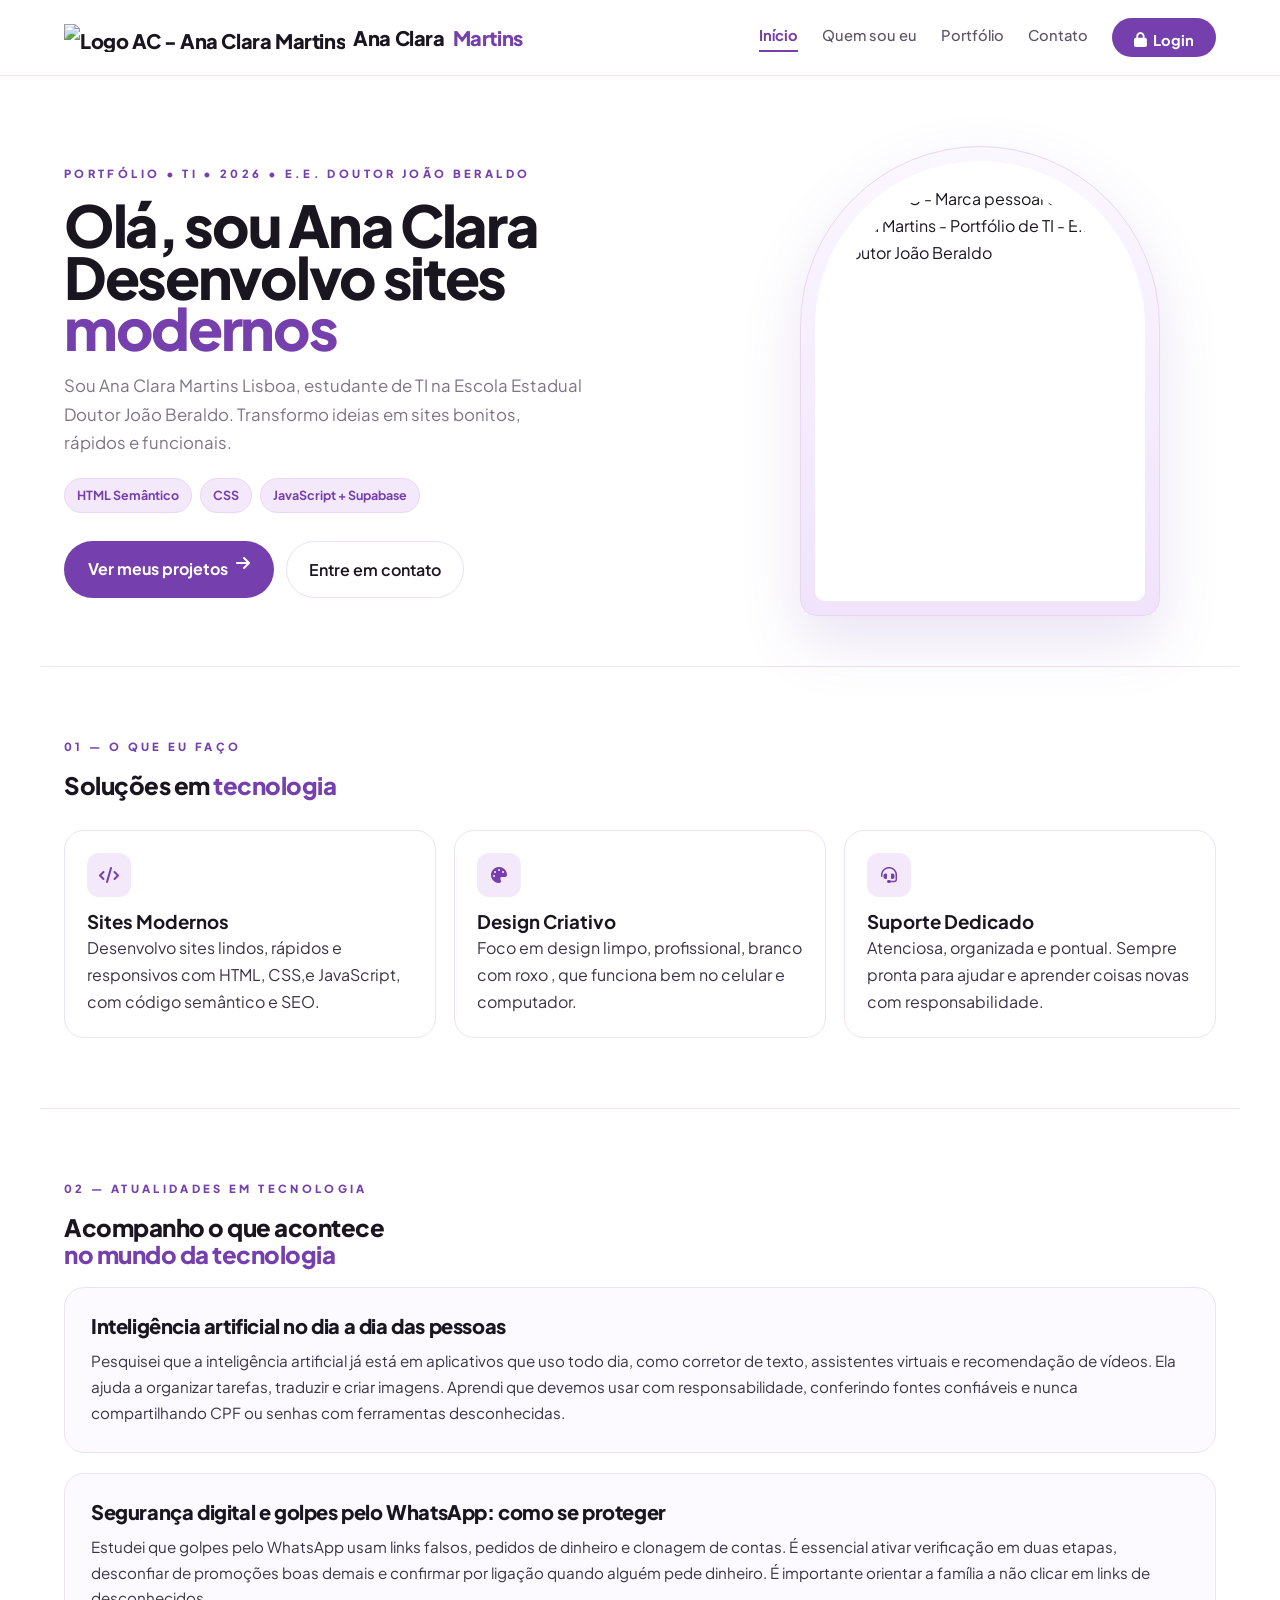
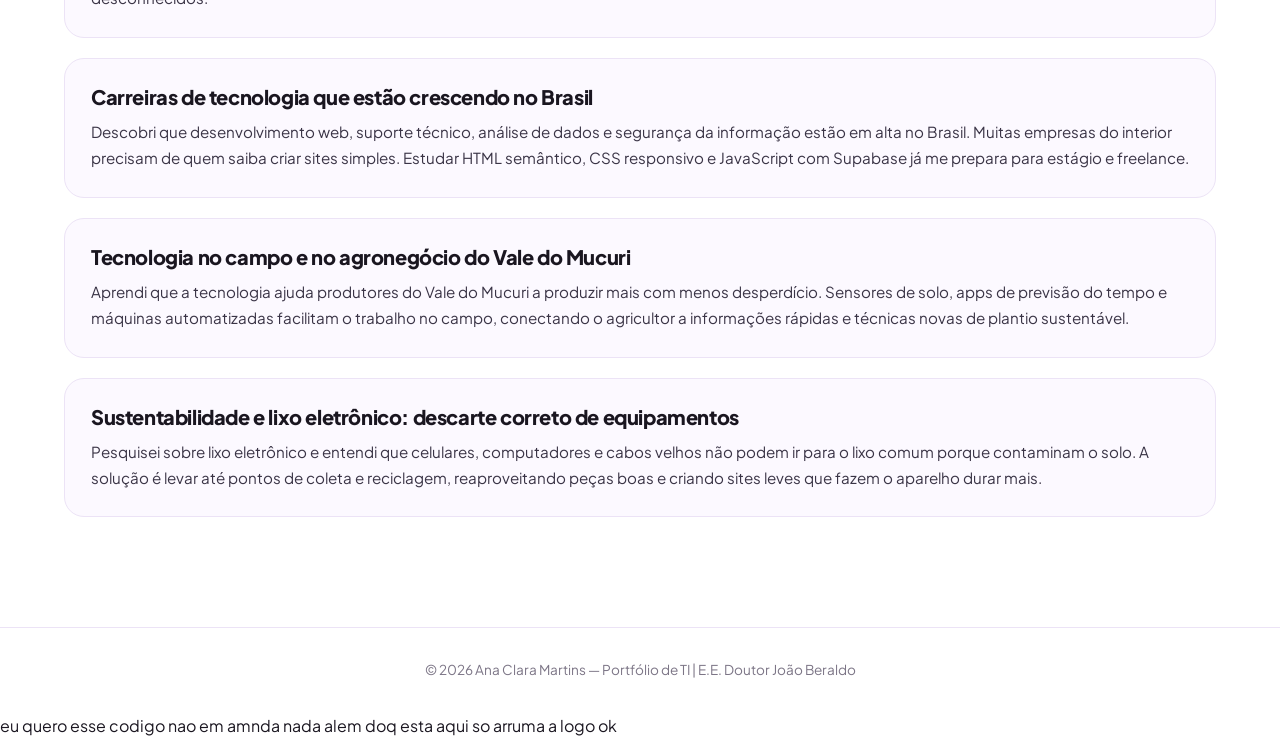
==== index.html @ b117970d "Add files via upload" ====
<!DOCTYPE html>
<html lang="pt-BR">
<head>
<meta charset="UTF-8">
<meta name="viewport" content="width=device-width, initial-scale=1.0">
<title>Ana&#32;Clara Martins | Portfólio de TI - Sites Modernos</title>
<meta name="description" content="Portfólio profissional de Ana&#32;Clara Martins, estudante de TI na E.E. Doutor João Beraldo. Crio sites modernos, rápidos e responsivos com HTML, CSS e JavaScript.">
<link rel="icon" type="image/png" href="img/logo.png">
<meta property="og:title" content="Ana&#32;Clara Martins | Portfólio de TI">
<meta property="og:description" content="Estudante de TI na E.E. Doutor João Beraldo criando sites modernos, rápidos e funcionais.">
<meta property="og:type" content="website">
<meta property="og:image" content="img/logo.png">
<meta property="og:locale" content="pt_BR">
<meta name="keywords" content="Ana Clara Martins, portfólio TI, sites modernos, E.E. Doutor João Beraldo, HTML CSS JavaScript">
<link href="https://fonts.googleapis.com/css2?family=Plus+Jakarta+Sans:wght@500;700;800&display=swap" rel="stylesheet">
<link rel="stylesheet" href="https://cdnjs.cloudflare.com/ajax/libs/font-awesome/6.4.0/css/all.min.css">
<link rel="stylesheet" href="style.css">
<style>
:root{--purple:#8951c6;--purple-dark:#7540ad;--text:#1a1620;--muted:#7c7586;--border:#ece3f6;--bg:#fff}
*{box-sizing:border-box;margin:0;padding:0}
body{font-family:'Plus Jakarta Sans',sans-serif;background:var(--bg);color:var(--text);line-height:1.7}
a{text-decoration:none;color:inherit}
.site-header{position:sticky;top:0;z-index:20;background:rgba(255,255,255,.92);backdrop-filter:blur(20px);border-bottom:1px solid var(--border)}
.wrap{max-width:1200px;margin:auto;display:flex;justify-content:space-between;align-items:center;padding:18px 24px}
.logo{font-weight:800;font-size:1.25rem;display:flex;align-items:center;gap:8px}.logo span{color:var(--purple-dark)}.logo img{height:28px;width:auto}
.nav{display:flex;gap:24px;align-items:center;color:#5b5466;font-size:.92rem;font-weight:500}
.nav a.active{color:var(--purple-dark);font-weight:700;border-bottom:2px solid var(--purple-dark);padding-bottom:2px}
.btn-pill{padding:10px 22px;border-radius:999px;background:var(--purple-dark);color:#fff!important;font-weight:700;border:none;cursor:pointer;display:inline-flex;gap:6px;align-items:center}
.hero{max-width:1200px;margin:auto;padding:70px 24px 50px;display:grid;grid-template-columns:1.15fr .85fr;gap:40px;align-items:center}
.eyebrow{font-size:.7rem;letter-spacing:.3em;text-transform:uppercase;color:var(--purple-dark);font-weight:800;margin-bottom:16px}
.hero h1{font-size:clamp(2.4rem,4.5vw,3.8rem);line-height:.9;font-weight:800;letter-spacing:-.04em}
.hero h1 span{color:var(--purple-dark)}
.hero p.lead{color:var(--muted);margin-top:18px;max-width:520px;font-size:1.05rem}
.hero-skills{display:flex;gap:8px;flex-wrap:wrap;margin-top:20px}
.skill-tag{padding:6px 12px;border-radius:999px;background:#f3e9fb;border:1px solid #e9d8f5;color:#7540ad;font-size:.78rem;font-weight:700}
.hero-cta{margin-top:28px;display:flex;gap:12px;flex-wrap:wrap}
.btn-primary{padding:14px 24px;border-radius:999px;background:var(--purple-dark);color:#fff;font-weight:700;display:inline-flex;gap:8px;border:none;cursor:pointer}
.btn-secondary{padding:14px 22px;border-radius:999px;border:1px solid #eadff5;font-weight:600;background:#fff}
.img-wrapper{position:relative;width:360px;padding:14px;background:linear-gradient(180deg,#fbf7ff,#f0e3fb);border:1px solid #e8d6f3;border-radius:220px 220px 20px 20px;box-shadow:0 25px 60px rgba(117,64,173,.15);margin:auto}
.img-wrapper img{width:100%;height:440px;object-fit:contain;padding:24px;background:#fff;border-radius:200px 200px 12px 12px;display:block}
.section{max-width:1200px;margin:auto;padding:70px 24px;border-top:1px solid var(--border)}
.card-grid{display:grid;grid-template-columns:repeat(3,1fr);gap:18px;margin-top:32px}
.card{background:#fff;border:1px solid var(--border);border-radius:20px;padding:22px;transition:.25s}
.card:hover{transform:translateY(-3px);box-shadow:0 20px 50px rgba(60,20,90,.06)}
.card .icon{width:44px;height:44px;border-radius:12px;background:#f3e9fb;color:var(--purple-dark);display:flex;align-items:center;justify-content:center;margin-bottom:14px}
.atualidade{background:#fcf9ff;border:1px solid var(--border);border-radius:20px;padding:26px;margin-top:20px}
.atualidade h2{font-size:1.25rem;font-weight:800;line-height:1.2;margin-bottom:10px}
.atualidade p{color:#3a3446;font-size:.95rem;line-height:1.7}
footer{border-top:1px solid var(--border);padding:30px;text-align:center;color:var(--muted);font-size:.85rem;margin-top:40px}
@media(max-width:900px){.hero{grid-template-columns:1fr}.card-grid{grid-template-columns:1fr}.nav{display:none}}
</style>
</head>
<body>

 <header class="site-header">
  <div class="wrap">
    <a href="index.html" class="logo"><img src="img/logo.png" alt="Logo AC - Ana Clara Martins" style="height:28px;width:auto"> Ana&#32;Clara <span>Martins</span></a>
    <nav class="nav" aria-label="Menu principal">
      <a href="index.html" class="active">Início</a>
      <a href="sobre.html">Quem sou eu</a>
      <a href="portfolio.html">Portfólio</a>
      <a href="contato.html">Contato</a>
      <a href="login.html" class="btn-pill" aria-label="Entrar na área restrita"><i class="fa-solid fa-lock"></i> Login</a>
    </nav>
  </div>
</header>

<main>
  <section class="hero">
    <div>
      <div class="eyebrow">Portfólio • TI • 2026 • E.E. Doutor João Beraldo</div>
      <h1>Olá, sou Ana&#32;Clara<br>Desenvolvo sites<br><span>modernos</span></h1>
      <p class="lead">Sou Ana&#32;Clara Martins Lisboa, estudante de TI na Escola Estadual Doutor João Beraldo. Transformo ideias em sites bonitos, rápidos e funcionais.</p>
      <div class="hero-skills">
        <span class="skill-tag">HTML Semântico</span>
        <span class="skill-tag">CSS </span>
        <span class="skill-tag">JavaScript + Supabase</span>
      </div>
      <div class="hero-cta">
        <a href="portfolio.html" class="btn-primary">Ver meus projetos <i class="fa-solid fa-arrow-right"></i></a>
        <a href="contato.html" class="btn-secondary">Entre em contato</a>
      </div>
    </div>
    <div>
      <div class="img-wrapper">
        <img src="img/logo.png" alt="Logo AC - Marca pessoal de Ana Clara  Martins - Portfólio de TI - E.E. Doutor João Beraldo">
      </div>
    </div>
  </section>

  <section class="section">
    <p class="eyebrow">01 — O que eu faço</p>
    <h2>Soluções em <span style="color:#7540ad">tecnologia</span></h2>
    <div class="card-grid">
      <div class="card"><div class="icon"><i class="fa-solid fa-code"></i></div><h3>Sites Modernos</h3><p>Desenvolvo sites lindos, rápidos e responsivos com HTML, CSS,e JavaScript, com código semântico e SEO.</p></div>
      <div class="card"><div class="icon"><i class="fa-solid fa-palette"></i></div><h3>Design Criativo</h3><p>Foco em design limpo, profissional, branco com roxo , que funciona bem no celular e computador.</p></div>
      <div class="card"><div class="icon"><i class="fa-solid fa-headset"></i></div><h3>Suporte Dedicado</h3><p>Atenciosa, organizada e pontual. Sempre pronta para ajudar e aprender coisas novas com responsabilidade.</p></div>
    </div>
  </section>

  <section class="section" aria-labelledby="atualidades-title">
    <p class="eyebrow">02 — Atualidades em tecnologia</p>
    <h2 id="atualidades-title">Acompanho o que acontece<br><span style="color:#7540ad">no mundo da tecnologia</span></h2>

    <article class="atualidade">
      <h2>Inteligência artificial no dia a dia das pessoas</h2>
      <p>Pesquisei que a inteligência artificial já está em aplicativos que uso todo dia, como corretor de texto, assistentes virtuais e recomendação de vídeos. Ela ajuda a organizar tarefas, traduzir e criar imagens. Aprendi que devemos usar com responsabilidade, conferindo fontes confiáveis e nunca compartilhando CPF ou senhas com ferramentas desconhecidas.</p>
    </article>
    <article class="atualidade">
      <h2>Segurança digital e golpes pelo WhatsApp: como se proteger</h2>
      <p>Estudei que golpes pelo WhatsApp usam links falsos, pedidos de dinheiro e clonagem de contas. É essencial ativar verificação em duas etapas, desconfiar de promoções boas demais e confirmar por ligação quando alguém pede dinheiro. É importante orientar a família a não clicar em links de desconhecidos.</p>
    </article>
    <article class="atualidade">
      <h2>Carreiras de tecnologia que estão crescendo no Brasil</h2>
      <p>Descobri que desenvolvimento web, suporte técnico, análise de dados e segurança da informação estão em alta no Brasil. Muitas empresas do interior precisam de quem saiba criar sites simples. Estudar HTML semântico, CSS responsivo e JavaScript com Supabase já me prepara para estágio e freelance.</p>
    </article>
    <article class="atualidade">
      <h2>Tecnologia no campo e no agronegócio do Vale do Mucuri</h2>
      <p>Aprendi que a tecnologia ajuda produtores do Vale do Mucuri a produzir mais com menos desperdício. Sensores de solo, apps de previsão do tempo e máquinas automatizadas facilitam o trabalho no campo, conectando o agricultor a informações rápidas e técnicas novas de plantio sustentável.</p>
    </article>
    <article class="atualidade">
      <h2>Sustentabilidade e lixo eletrônico: descarte correto de equipamentos</h2>
      <p>Pesquisei sobre lixo eletrônico e entendi que celulares, computadores e cabos velhos não podem ir para o lixo comum porque contaminam o solo. A solução é levar até pontos de coleta e reciclagem, reaproveitando peças boas e criando sites leves que fazem o aparelho durar mais.</p>
    </article>
  </section>
</main>

<footer>© 2026 Ana&#32;Clara Martins — Portfólio de TI | E.E. Doutor João Beraldo</footer>

</body>
</html> 
eu quero esse codigo nao em amnda nada alem doq esta aqui so arruma a logo ok
---- style.css ----
/* style.css - Ana Clara Martins - Portfólio TI - E.E. Doutor João Beraldo
   Paleta: branco + roxo #8951c6 / #7540ad - Plus Jakarta Sans - sem emoji
   Estrutura: Portfolio/
   ├── img/logo.png
   ├── js/login.js
   ├── style.css (este arquivo)
   ├── script.js
   └── *.html
*/

:root{
  --purple:#8951c6;
  --purple-dark:#7540ad;
  --purple-light:#f3e9fb;
  --purple-border:#ece3f6;
  --text:#1a1620;
  --muted:#7c7586;
  --bg:#fff;
  --bg-soft:#fcf9ff;
  --bg-soft2:#f9f5ff;
  --border:#ece3f6;
  --shadow:0 8px 30px rgba(117,64,173,.06);
  --shadow-hover:0 20px 50px rgba(60,20,90,.08);
}

*{box-sizing:border-box;margin:0;padding:0}
html{scroll-behavior:smooth}
body{
  font-family:'Plus Jakarta Sans',system-ui,-apple-system,Segoe UI,Roboto,sans-serif;
  background:var(--bg);
  color:var(--text);
  line-height:1.7;
  -webkit-font-smoothing:antialiased;
}
a{text-decoration:none;color:inherit}
img{max-width:100%;display:block}
button{font-family:inherit}

/* HEADER - igual em todas as páginas */
.site-header,.header{
  position:sticky;top:0;z-index:20;
  background:rgba(255,255,255,.92);
  backdrop-filter:blur(20px);
  border-bottom:1px solid var(--border);
}
.wrap{
  max-width:1220px;margin:auto;
  display:flex;justify-content:space-between;align-items:center;
  padding:18px 24px;
}
.logo{
  font-weight:800;font-size:1.25rem;
  display:flex;align-items:center;gap:8px;
  letter-spacing:-.02em;
}
.logo span{color:var(--purple-dark)}
.logo img{
  height:28px;width:auto;
  object-fit:contain;
}
.nav{
  display:flex;gap:26px;align-items:center;
  color:#5b5466;font-size:.92rem;font-weight:500;
}
.nav a{
  padding-bottom:2px;
  border-bottom:2px solid transparent;
  transition:.2s;
}
.nav a:hover{color:var(--purple-dark)}
.nav a.active{
  color:var(--purple-dark);
  font-weight:700;
  border-bottom-color:var(--purple-dark);
}
.btn-pill{
  padding:10px 22px;border-radius:999px;
  background:var(--purple-dark);color:#fff!important;
  font-weight:700;border:none;cursor:pointer;
  display:inline-flex;gap:6px;align-items:center;justify-content:center;
  transition:.2s;
}
.btn-pill:hover{transform:translateY(-1px);box-shadow:0 8px 20px rgba(117,64,173,.25)}

/* TIPOGRAFIA UNIFICADA - mesmo tamanho em todas */
h1{font-weight:800;letter-spacing:-.03em;line-height:.95}
h2{font-weight:800;letter-spacing:-.02em;line-height:1.1}
h3{font-weight:700;line-height:1.2}
p{color:#3a3446}
.eyebrow,.kicker,.section-title{
  font-size:.68rem;letter-spacing:.32em;
  text-transform:uppercase;color:var(--purple-dark);
  font-weight:800;margin-bottom:12px;
}

/* HERO */
.hero{
  max-width:1220px;margin:auto;
  padding:70px 24px 50px;
  display:grid;grid-template-columns:1.15fr .85fr;
  gap:40px;align-items:center;
}
.hero h1{font-size:clamp(2.4rem,4.5vw,3.8rem)}
.lead{color:var(--muted);margin-top:16px;max-width:520px;font-size:1.05rem}

/* SECTIONS */
.section{
  max-width:1220px;margin:auto;
  padding:70px 24px;
  border-top:1px solid var(--border);
}
.card-grid{
  display:grid;grid-template-columns:repeat(3,1fr);
  gap:18px;margin-top:32px;
}
.card{
  background:#fff;border:1px solid var(--border);
  border-radius:20px;padding:22px;
  transition:.25s;
}
.card:hover{transform:translateY(-3px);box-shadow:var(--shadow-hover)}

/* FORMULÁRIOS - label com for (parte 2) */
.label{font-size:.76rem;font-weight:700;color:#4a4452;margin-bottom:4px;display:block;margin-top:12px}
.input,.select,.textarea,.form-input{
  width:100%;padding:12px 14px;
  border:1px solid var(--border);border-radius:12px;
  outline:none;font-family:inherit;font-size:.88rem;background:#fff;
  transition:.2s;
}
.input:focus,.select:focus,.textarea:focus{
  border-color:var(--purple-dark);
  box-shadow:0 0 0 3px var(--purple-light);
}

/* FOOTER */
footer{
  border-top:1px solid var(--border);
  padding:30px 24px;text-align:center;
  color:var(--muted);font-size:.85rem;
  margin-top:40px;
}

/* LOGO WRAPPER - pra não quebrar imagem */
.img-wrapper{
  position:relative;width:360px;
  padding:14px;
  background:linear-gradient(180deg,#fbf7ff,#f0e3fb);
  border:1px solid #e8d6f3;
  border-radius:220px 220px 20px 20px;
  box-shadow:0 25px 60px rgba(117,64,173,.15);
  margin:auto;
}
.img-wrapper img{
  width:100%;height:440px;
  object-fit:contain;padding:24px;
  background:#fff;border-radius:200px 200px 12px 12px;
}

/* RESPONSIVO */
@media(max-width:900px){
  .hero{grid-template-columns:1fr;padding-top:50px}
  .card-grid{grid-template-columns:1fr}
  .nav{display:none}
  .wrap{padding:14px 18px}
  .img-wrapper{width:300px}
  .img-wrapper img{height:360px}
}

/* ACESSIBILIDADE - parte 2 */
a:focus-visible,button:focus-visible,input:focus-visible,select:focus-visible,textarea:focus-visible{
  outline:2px solid var(--purple-dark);
  outline-offset:2px;
}
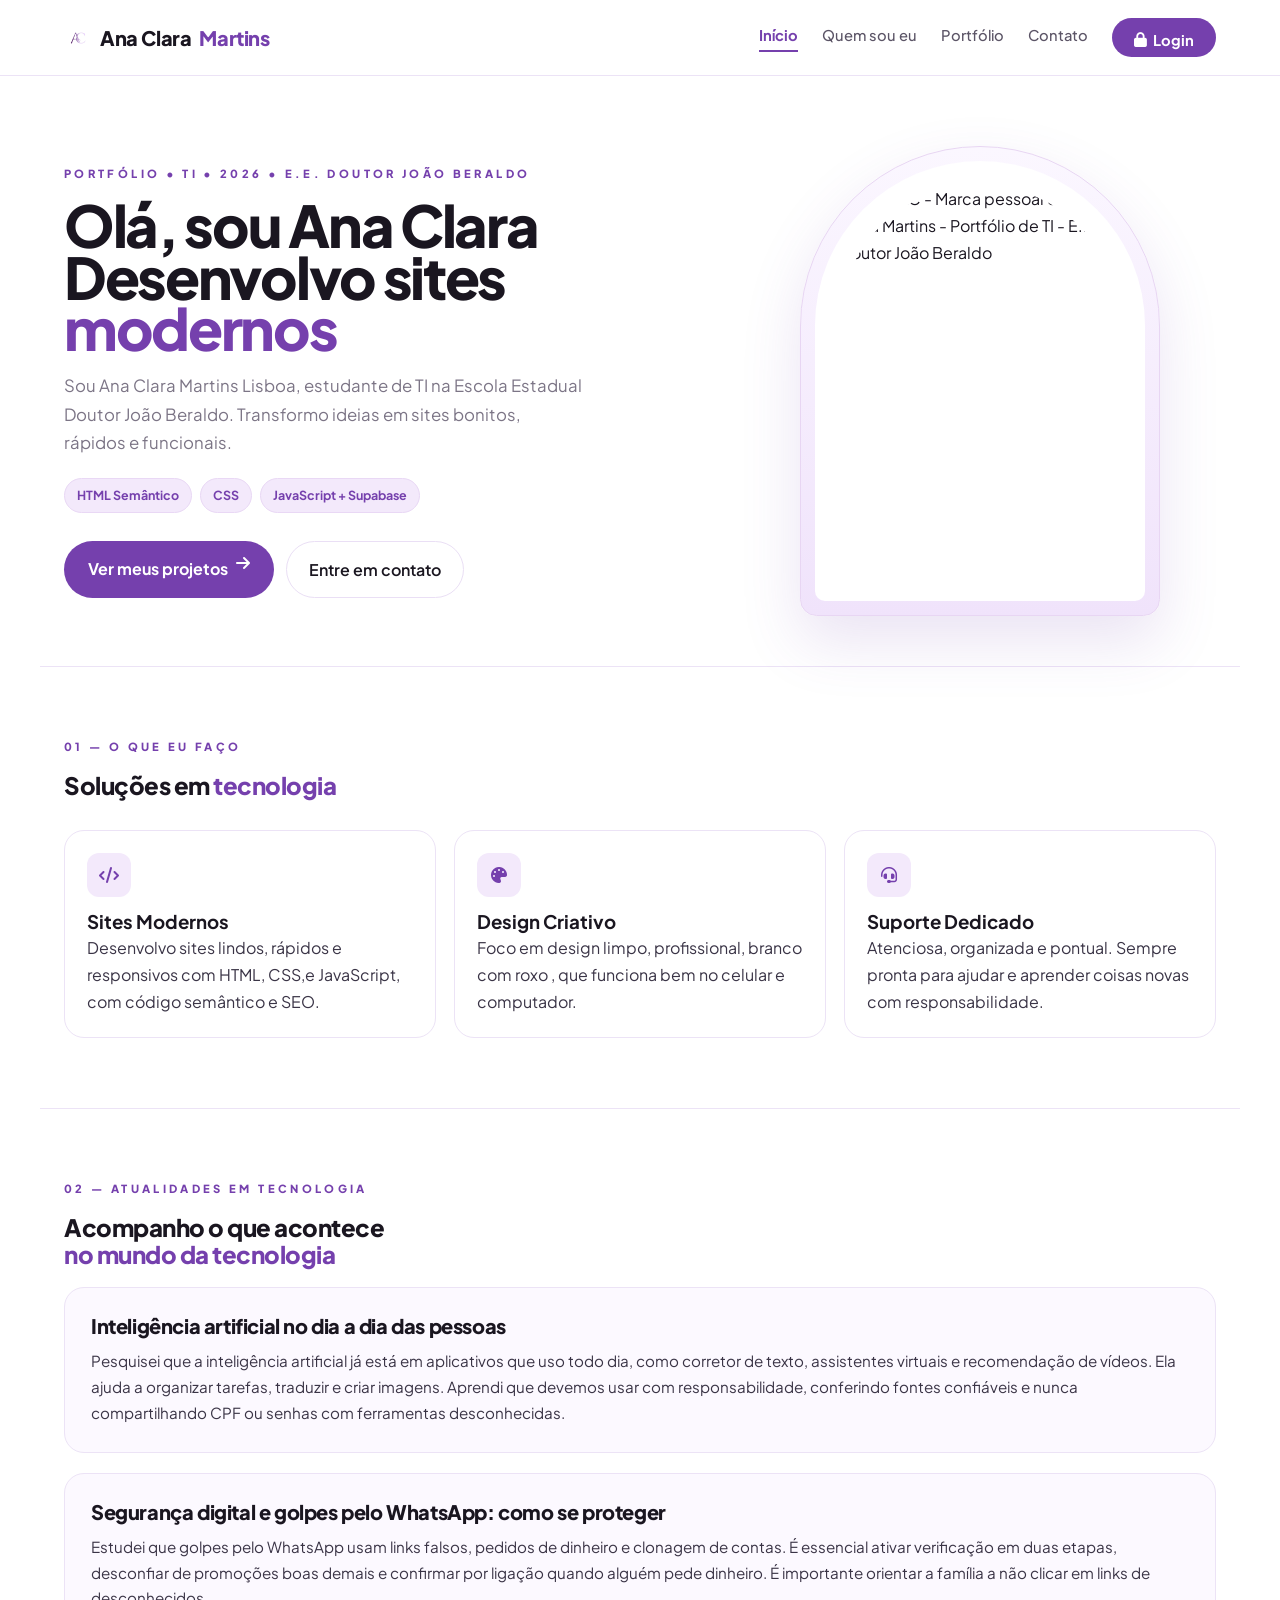
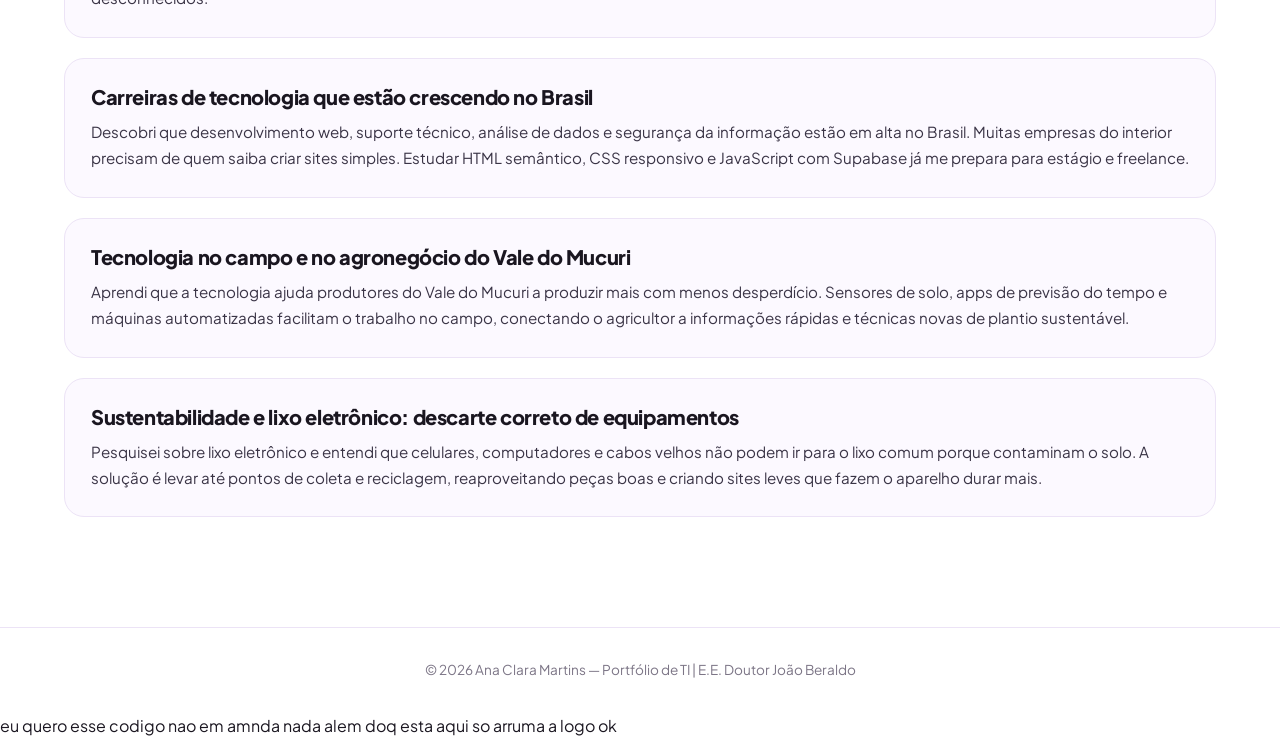
==== commit d9091802: "Update index.html" ====
--- a/index.html
+++ b/index.html
@@ -1,15 +1,15 @@
- <!DOCTYPE html>
+  <!DOCTYPE html>
 <html lang="pt-BR">
 <head>
 <meta charset="UTF-8">
 <meta name="viewport" content="width=device-width, initial-scale=1.0">
 <title>Ana&#32;Clara Martins | Portfólio de TI - Sites Modernos</title>
 <meta name="description" content="Portfólio profissional de Ana&#32;Clara Martins, estudante de TI na E.E. Doutor João Beraldo. Crio sites modernos, rápidos e responsivos com HTML, CSS e JavaScript.">
-<link rel="icon" type="image/png" href="img/logo.png">
+ <link rel="icon" type="image/png" href="logo.png">
 <meta property="og:title" content="Ana&#32;Clara Martins | Portfólio de TI">
 <meta property="og:description" content="Estudante de TI na E.E. Doutor João Beraldo criando sites modernos, rápidos e funcionais.">
 <meta property="og:type" content="website">
-<meta property="og:image" content="img/logo.png">
+<meta property="og:image" content="logo.png">
 <meta property="og:locale" content="pt_BR">
 <meta name="keywords" content="Ana Clara Martins, portfólio TI, sites modernos, E.E. Doutor João Beraldo, HTML CSS JavaScript">
 <link href="https://fonts.googleapis.com/css2?family=Plus+Jakarta+Sans:wght@500;700;800&display=swap" rel="stylesheet">
@@ -54,7 +54,8 @@
 
  <header class="site-header">
   <div class="wrap">
-    <a href="index.html" class="logo"><img src="img/logo.png" alt="Logo AC - Ana Clara Martins" style="height:28px;width:auto"> Ana&#32;Clara <span>Martins</span></a>
+    <a href="index.html" class="logo"><img src="
+                                        logo.png" alt="Logo AC - Ana Clara Martins" style="height:28px;width:auto"> Ana&#32;Clara <span>Martins</span></a>
     <nav class="nav" aria-label="Menu principal">
       <a href="index.html" class="active">Início</a>
       <a href="sobre.html">Quem sou eu</a>
@@ -129,4 +130,4 @@
 
 </body>
 </html> 
-eu quero esse codigo nao em amnda nada alem doq esta aqui so arruma a logo ok+eu quero esse codigo nao em amnda nada alem doq esta aqui so arruma a logo ok
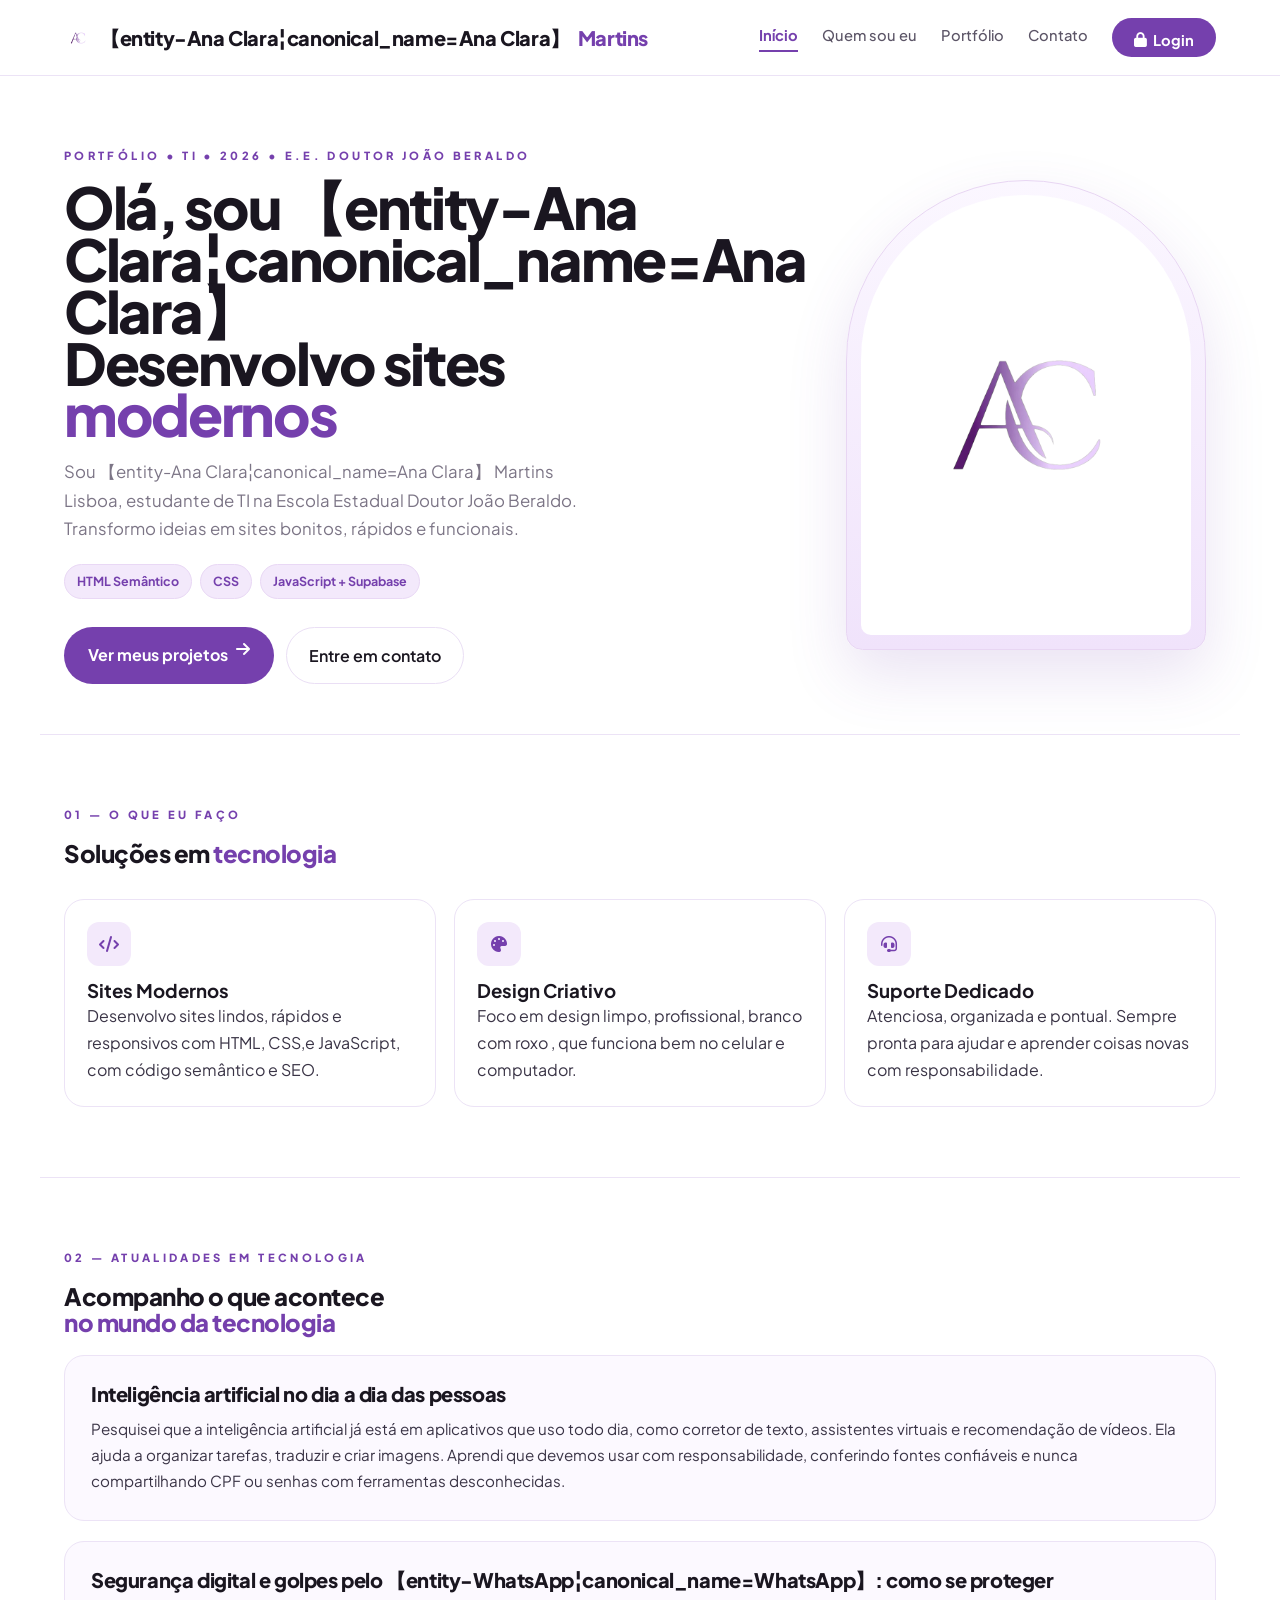
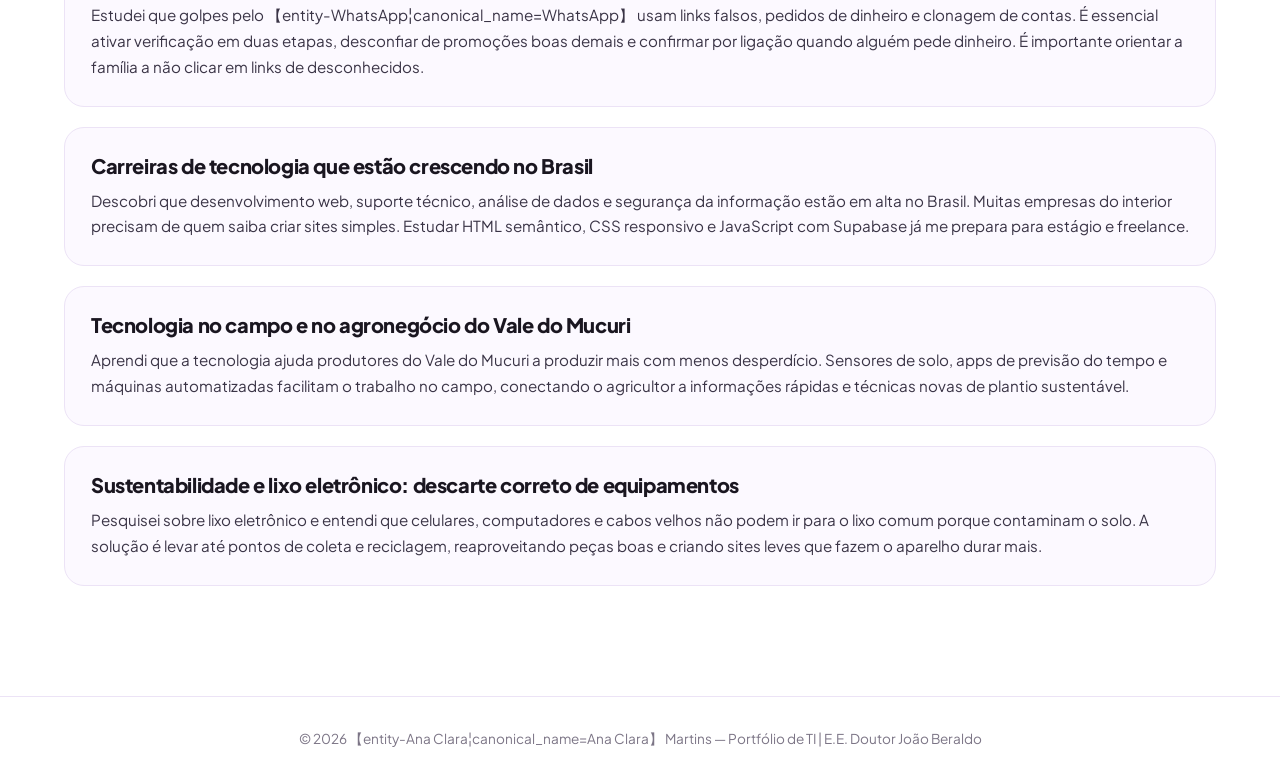
==== commit 983b2c30: "Update index.html" ====
--- a/index.html
+++ b/index.html
@@ -1,17 +1,17 @@
-  <!DOCTYPE html>
+ <!DOCTYPE html>
 <html lang="pt-BR">
 <head>
 <meta charset="UTF-8">
 <meta name="viewport" content="width=device-width, initial-scale=1.0">
-<title>Ana&#32;Clara Martins | Portfólio de TI - Sites Modernos</title>
-<meta name="description" content="Portfólio profissional de Ana&#32;Clara Martins, estudante de TI na E.E. Doutor João Beraldo. Crio sites modernos, rápidos e responsivos com HTML, CSS e JavaScript.">
+<title>【entity-Ana Clara¦canonical_name=Ana Clara】 Martins | Portfólio de TI - Sites Modernos</title>
+<meta name="description" content="Portfólio profissional de 【entity-Ana Clara¦canonical_name=Ana Clara】 Martins, estudante de TI na E.E. Doutor João Beraldo. Crio sites modernos, rápidos e responsivos com HTML, CSS e JavaScript.">
  <link rel="icon" type="image/png" href="logo.png">
-<meta property="og:title" content="Ana&#32;Clara Martins | Portfólio de TI">
+<meta property="og:title" content="【entity-Ana Clara¦canonical_name=Ana Clara】 Martins | Portfólio de TI">
 <meta property="og:description" content="Estudante de TI na E.E. Doutor João Beraldo criando sites modernos, rápidos e funcionais.">
 <meta property="og:type" content="website">
 <meta property="og:image" content="logo.png">
 <meta property="og:locale" content="pt_BR">
-<meta name="keywords" content="Ana Clara Martins, portfólio TI, sites modernos, E.E. Doutor João Beraldo, HTML CSS JavaScript">
+<meta name="keywords" content="【entity-Ana Clara¦canonical_name=Ana Clara】 Martins, portfólio TI, sites modernos, E.E. Doutor João Beraldo, HTML CSS JavaScript">
 <link href="https://fonts.googleapis.com/css2?family=Plus+Jakarta+Sans:wght@500;700;800&display=swap" rel="stylesheet">
 <link rel="stylesheet" href="https://cdnjs.cloudflare.com/ajax/libs/font-awesome/6.4.0/css/all.min.css">
 <link rel="stylesheet" href="style.css">
@@ -54,8 +54,7 @@
 
  <header class="site-header">
   <div class="wrap">
-    <a href="index.html" class="logo"><img src="
-                                        logo.png" alt="Logo AC - Ana Clara Martins" style="height:28px;width:auto"> Ana&#32;Clara <span>Martins</span></a>
+    <a href="index.html" class="logo"><img src="logo.png" alt="Logo AC - 【entity-Ana Clara¦canonical_name=Ana Clara】 Martins" style="height:28px;width:auto"> 【entity-Ana Clara¦canonical_name=Ana Clara】 <span>Martins</span></a>
     <nav class="nav" aria-label="Menu principal">
       <a href="index.html" class="active">Início</a>
       <a href="sobre.html">Quem sou eu</a>
@@ -70,8 +69,8 @@
   <section class="hero">
     <div>
       <div class="eyebrow">Portfólio • TI • 2026 • E.E. Doutor João Beraldo</div>
-      <h1>Olá, sou Ana&#32;Clara<br>Desenvolvo sites<br><span>modernos</span></h1>
-      <p class="lead">Sou Ana&#32;Clara Martins Lisboa, estudante de TI na Escola Estadual Doutor João Beraldo. Transformo ideias em sites bonitos, rápidos e funcionais.</p>
+      <h1>Olá, sou 【entity-Ana Clara¦canonical_name=Ana Clara】<br>Desenvolvo sites<br><span>modernos</span></h1>
+      <p class="lead">Sou 【entity-Ana Clara¦canonical_name=Ana Clara】 Martins Lisboa, estudante de TI na Escola Estadual Doutor João Beraldo. Transformo ideias em sites bonitos, rápidos e funcionais.</p>
       <div class="hero-skills">
         <span class="skill-tag">HTML Semântico</span>
         <span class="skill-tag">CSS </span>
@@ -84,7 +83,7 @@
     </div>
     <div>
       <div class="img-wrapper">
-        <img src="img/logo.png" alt="Logo AC - Marca pessoal de Ana Clara  Martins - Portfólio de TI - E.E. Doutor João Beraldo">
+        <img src="logo.png" alt="Logo AC - Marca pessoal de 【entity-Ana Clara¦canonical_name=Ana Clara】 Martins - Portfólio de TI - E.E. Doutor João Beraldo">
       </div>
     </div>
   </section>
@@ -108,8 +107,8 @@
       <p>Pesquisei que a inteligência artificial já está em aplicativos que uso todo dia, como corretor de texto, assistentes virtuais e recomendação de vídeos. Ela ajuda a organizar tarefas, traduzir e criar imagens. Aprendi que devemos usar com responsabilidade, conferindo fontes confiáveis e nunca compartilhando CPF ou senhas com ferramentas desconhecidas.</p>
     </article>
     <article class="atualidade">
-      <h2>Segurança digital e golpes pelo WhatsApp: como se proteger</h2>
-      <p>Estudei que golpes pelo WhatsApp usam links falsos, pedidos de dinheiro e clonagem de contas. É essencial ativar verificação em duas etapas, desconfiar de promoções boas demais e confirmar por ligação quando alguém pede dinheiro. É importante orientar a família a não clicar em links de desconhecidos.</p>
+      <h2>Segurança digital e golpes pelo 【entity-WhatsApp¦canonical_name=WhatsApp】: como se proteger</h2>
+      <p>Estudei que golpes pelo 【entity-WhatsApp¦canonical_name=WhatsApp】 usam links falsos, pedidos de dinheiro e clonagem de contas. É essencial ativar verificação em duas etapas, desconfiar de promoções boas demais e confirmar por ligação quando alguém pede dinheiro. É importante orientar a família a não clicar em links de desconhecidos.</p>
     </article>
     <article class="atualidade">
       <h2>Carreiras de tecnologia que estão crescendo no Brasil</h2>
@@ -126,8 +125,7 @@
   </section>
 </main>
 
-<footer>© 2026 Ana&#32;Clara Martins — Portfólio de TI | E.E. Doutor João Beraldo</footer>
+<footer>© 2026 【entity-Ana Clara¦canonical_name=Ana Clara】 Martins — Portfólio de TI | E.E. Doutor João Beraldo</footer>
 
 </body>
-</html> 
-eu quero esse codigo nao em amnda nada alem doq esta aqui so arruma a logo ok
+</html>
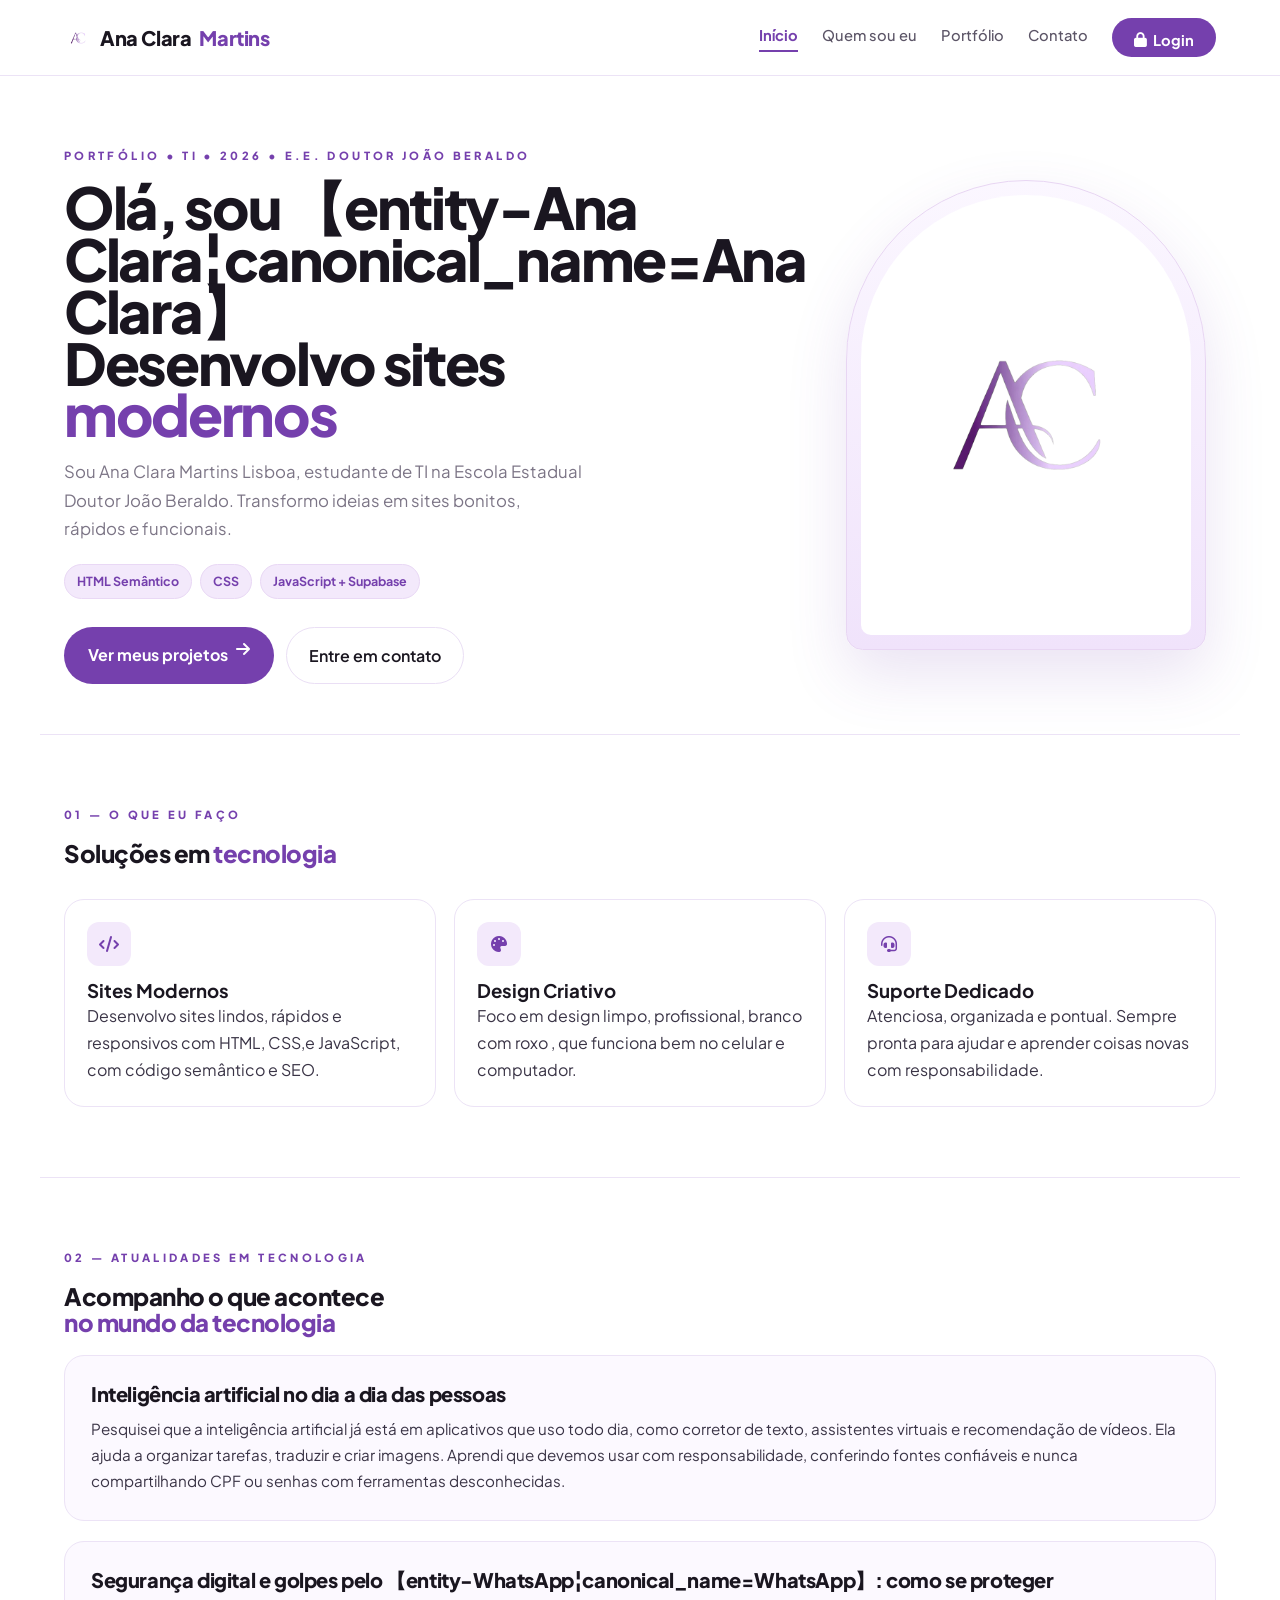
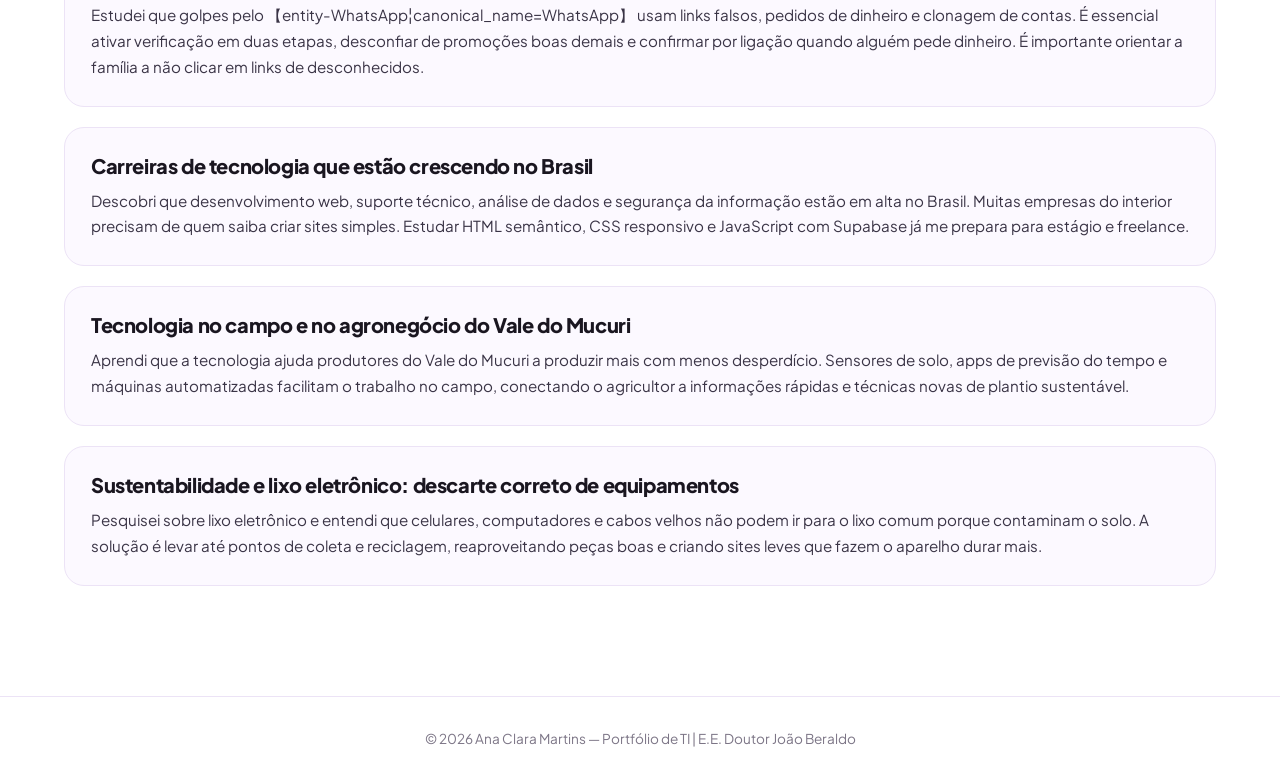
==== commit 6c45de32: "Update index.html" ====
--- a/index.html
+++ b/index.html
@@ -3,7 +3,7 @@
 <head>
 <meta charset="UTF-8">
 <meta name="viewport" content="width=device-width, initial-scale=1.0">
-<title>【entity-Ana Clara¦canonical_name=Ana Clara】 Martins | Portfólio de TI - Sites Modernos</title>
+<title> Ana Clara Martins | Portfólio de TI - Sites Modernos</title>
 <meta name="description" content="Portfólio profissional de 【entity-Ana Clara¦canonical_name=Ana Clara】 Martins, estudante de TI na E.E. Doutor João Beraldo. Crio sites modernos, rápidos e responsivos com HTML, CSS e JavaScript.">
  <link rel="icon" type="image/png" href="logo.png">
 <meta property="og:title" content="【entity-Ana Clara¦canonical_name=Ana Clara】 Martins | Portfólio de TI">
@@ -54,7 +54,7 @@
 
  <header class="site-header">
   <div class="wrap">
-    <a href="index.html" class="logo"><img src="logo.png" alt="Logo AC - 【entity-Ana Clara¦canonical_name=Ana Clara】 Martins" style="height:28px;width:auto"> 【entity-Ana Clara¦canonical_name=Ana Clara】 <span>Martins</span></a>
+    <a href="index.html" class="logo"><img src="logo.png" alt="Logo AC - 【entity-Ana Clara¦canonical_name=Ana Clara】 Martins" style="height:28px;width:auto"> Ana Clara <span>Martins</span></a>
     <nav class="nav" aria-label="Menu principal">
       <a href="index.html" class="active">Início</a>
       <a href="sobre.html">Quem sou eu</a>
@@ -70,7 +70,7 @@
     <div>
       <div class="eyebrow">Portfólio • TI • 2026 • E.E. Doutor João Beraldo</div>
       <h1>Olá, sou 【entity-Ana Clara¦canonical_name=Ana Clara】<br>Desenvolvo sites<br><span>modernos</span></h1>
-      <p class="lead">Sou 【entity-Ana Clara¦canonical_name=Ana Clara】 Martins Lisboa, estudante de TI na Escola Estadual Doutor João Beraldo. Transformo ideias em sites bonitos, rápidos e funcionais.</p>
+      <p class="lead">Sou Ana Clara Martins Lisboa, estudante de TI na Escola Estadual Doutor João Beraldo. Transformo ideias em sites bonitos, rápidos e funcionais.</p>
       <div class="hero-skills">
         <span class="skill-tag">HTML Semântico</span>
         <span class="skill-tag">CSS </span>
@@ -125,7 +125,7 @@
   </section>
 </main>
 
-<footer>© 2026 【entity-Ana Clara¦canonical_name=Ana Clara】 Martins — Portfólio de TI | E.E. Doutor João Beraldo</footer>
+<footer>© 2026 Ana Clara Martins — Portfólio de TI | E.E. Doutor João Beraldo</footer>
 
 </body>
 </html>
--- a/style.css
+++ b/style.css
@@ -1,14 +1,4 @@
-/* style.css - Ana Clara Martins - Portfólio TI - E.E. Doutor João Beraldo
-   Paleta: branco + roxo #8951c6 / #7540ad - Plus Jakarta Sans - sem emoji
-   Estrutura: Portfolio/
-   ├── img/logo.png
-   ├── js/login.js
-   ├── style.css (este arquivo)
-   ├── script.js
-   └── *.html
-*/
-
-:root{
+ :root{
   --purple:#8951c6;
   --purple-dark:#7540ad;
   --purple-light:#f3e9fb;
@@ -171,4 +161,4 @@
 a:focus-visible,button:focus-visible,input:focus-visible,select:focus-visible,textarea:focus-visible{
   outline:2px solid var(--purple-dark);
   outline-offset:2px;
-}+}
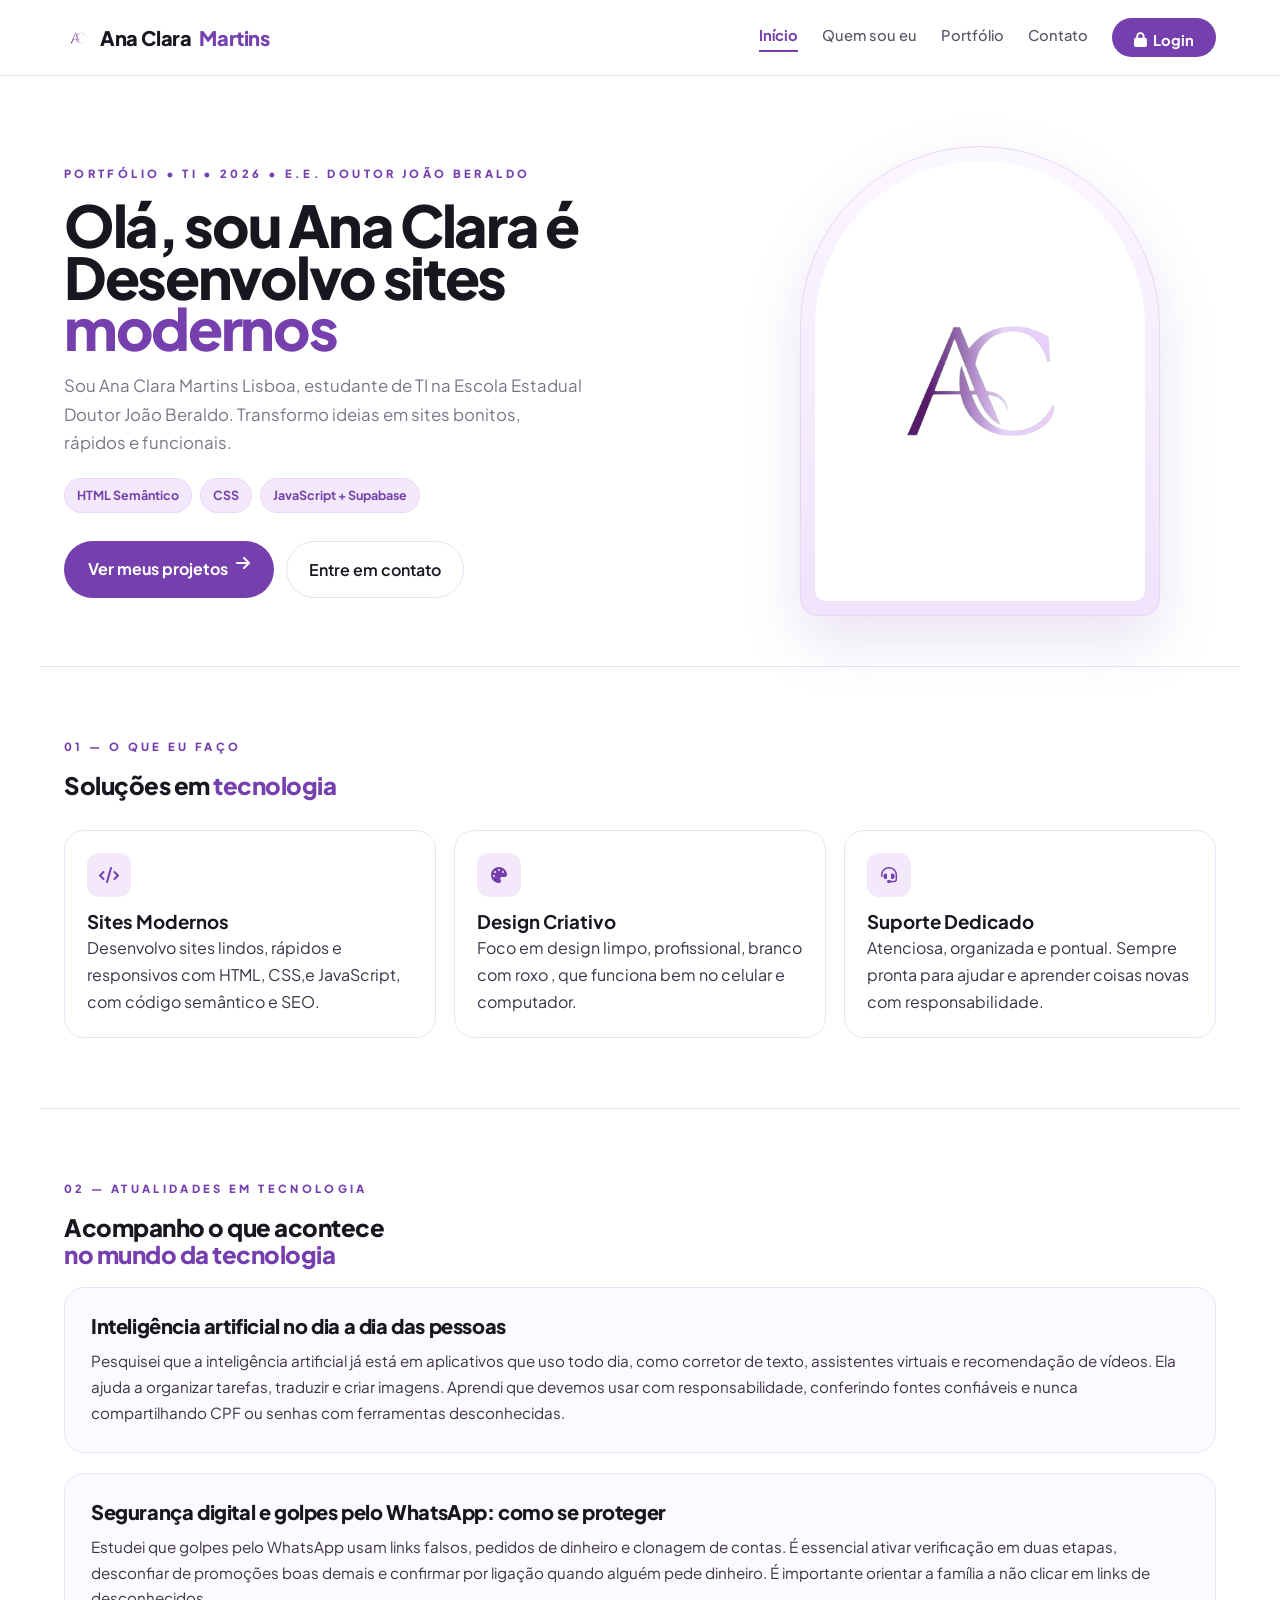
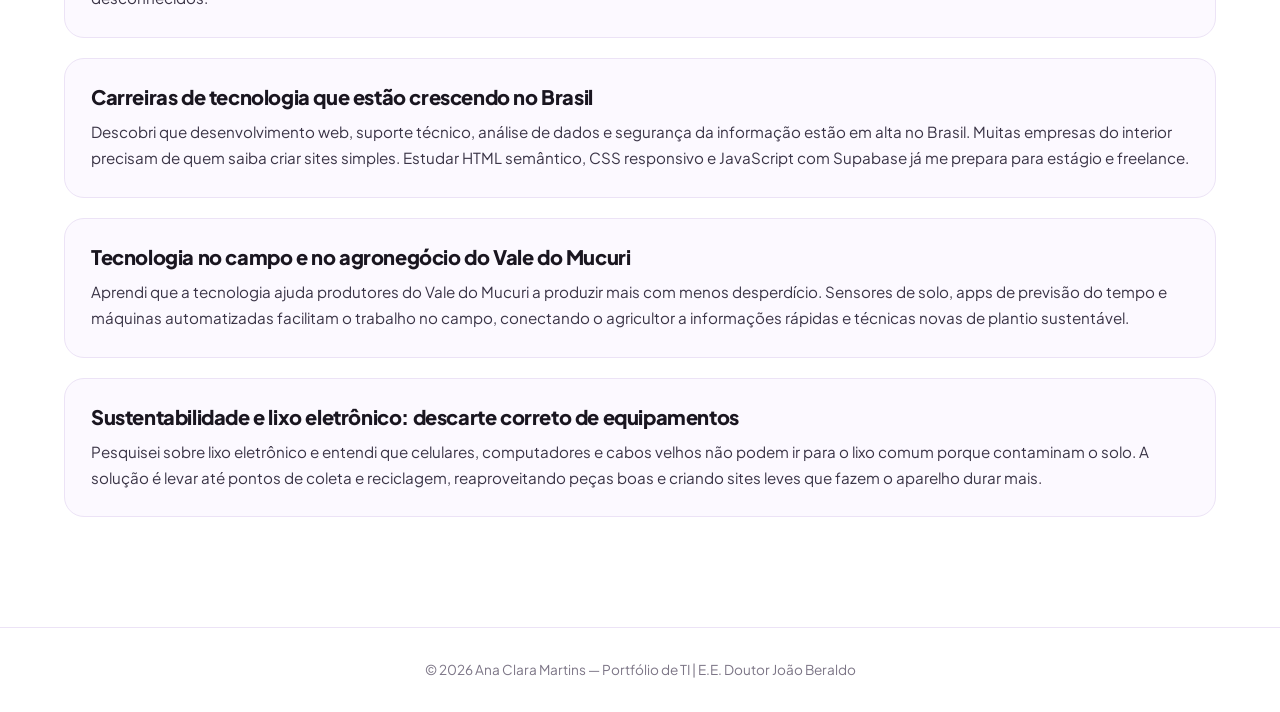
==== commit 916e31a7: "Update index.html" ====
--- a/index.html
+++ b/index.html
@@ -69,7 +69,7 @@
   <section class="hero">
     <div>
       <div class="eyebrow">Portfólio • TI • 2026 • E.E. Doutor João Beraldo</div>
-      <h1>Olá, sou 【entity-Ana Clara¦canonical_name=Ana Clara】<br>Desenvolvo sites<br><span>modernos</span></h1>
+      <h1>Olá, sou Ana Clara é <br>Desenvolvo sites<br><span>modernos</span></h1>
       <p class="lead">Sou Ana Clara Martins Lisboa, estudante de TI na Escola Estadual Doutor João Beraldo. Transformo ideias em sites bonitos, rápidos e funcionais.</p>
       <div class="hero-skills">
         <span class="skill-tag">HTML Semântico</span>
@@ -107,8 +107,8 @@
       <p>Pesquisei que a inteligência artificial já está em aplicativos que uso todo dia, como corretor de texto, assistentes virtuais e recomendação de vídeos. Ela ajuda a organizar tarefas, traduzir e criar imagens. Aprendi que devemos usar com responsabilidade, conferindo fontes confiáveis e nunca compartilhando CPF ou senhas com ferramentas desconhecidas.</p>
     </article>
     <article class="atualidade">
-      <h2>Segurança digital e golpes pelo 【entity-WhatsApp¦canonical_name=WhatsApp】: como se proteger</h2>
-      <p>Estudei que golpes pelo 【entity-WhatsApp¦canonical_name=WhatsApp】 usam links falsos, pedidos de dinheiro e clonagem de contas. É essencial ativar verificação em duas etapas, desconfiar de promoções boas demais e confirmar por ligação quando alguém pede dinheiro. É importante orientar a família a não clicar em links de desconhecidos.</p>
+      <h2>Segurança digital e golpes pelo  WhatsApp: como se proteger</h2>
+      <p>Estudei que golpes pelo WhatsApp usam links falsos, pedidos de dinheiro e clonagem de contas. É essencial ativar verificação em duas etapas, desconfiar de promoções boas demais e confirmar por ligação quando alguém pede dinheiro. É importante orientar a família a não clicar em links de desconhecidos.</p>
     </article>
     <article class="atualidade">
       <h2>Carreiras de tecnologia que estão crescendo no Brasil</h2>
